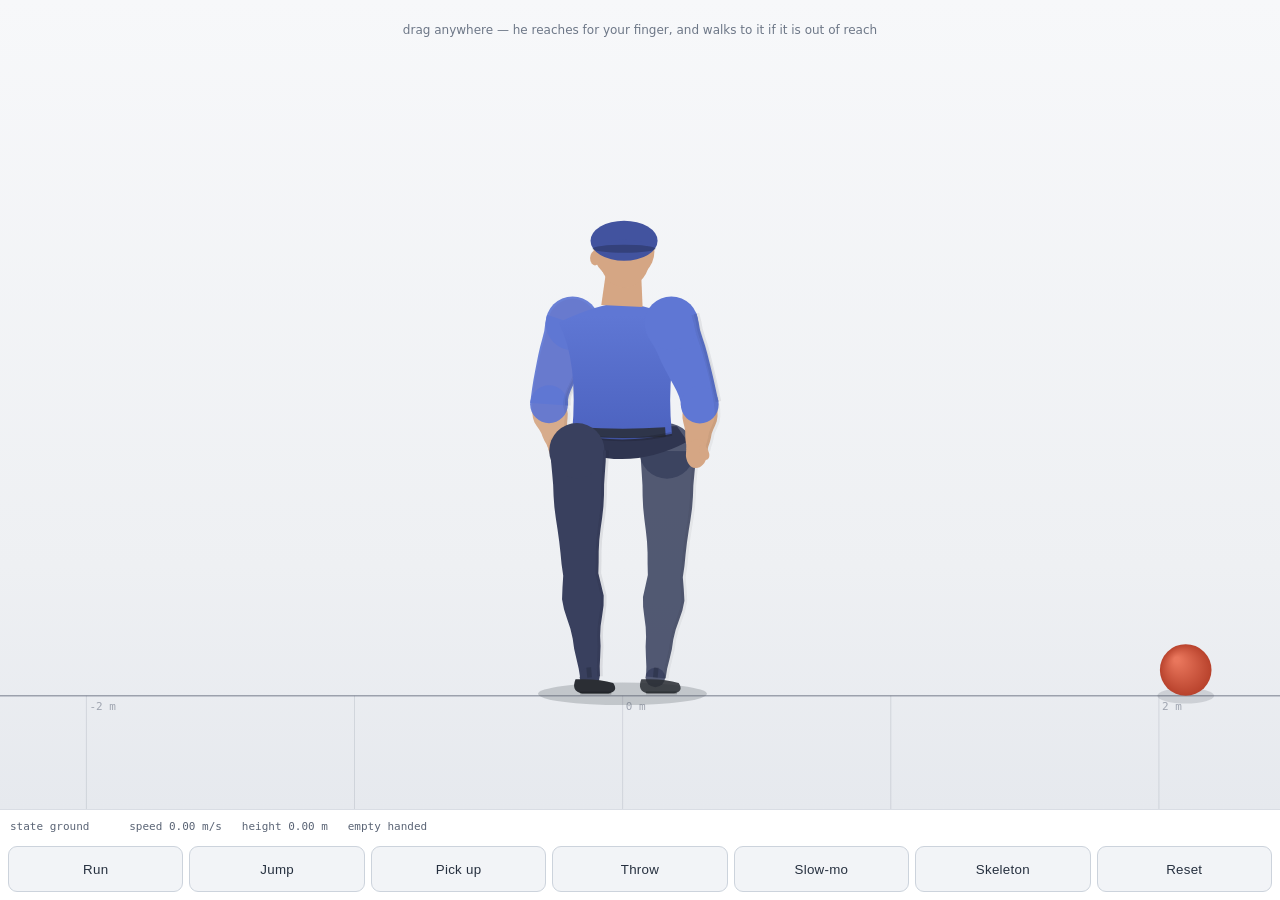
==== clock/lab/index.html @ 2f1e665f "Add the body lab: a touch sandbox with real locomotion physics The clock's figure only ever stands a" ====
<!doctype html>
<html lang="en">
<head>
<meta charset="utf-8" />
<meta name="viewport" content="width=device-width, initial-scale=1, viewport-fit=cover, user-scalable=no" />
<title>Body Lab</title>
<meta name="description" content="Touch sandbox for the clock painter's rig: walk, run, jump, pick up and throw, with the balance model exposed." />
<meta name="theme-color" content="#eef0f3" />
<style>
  html, body { height: 100%; margin: 0; background: #eef0f3; color: #1c2029;
    font: 400 14px/1.4 ui-sans-serif, system-ui, -apple-system, "Segoe UI", sans-serif;
    overscroll-behavior: none; -webkit-user-select: none; user-select: none; }
  body { display: flex; flex-direction: column; }
  #stage { display: block; flex: 1 1 auto; touch-action: none; cursor: crosshair; }
  #bar { flex: 0 0 auto; display: flex; flex-wrap: wrap; gap: 6px; padding: 8px 8px calc(8px + env(safe-area-inset-bottom, 0px));
    background: #fff; border-top: 1px solid #d9dde4; align-items: center; }
  button { flex: 1 1 0; min-width: 74px; min-height: 46px; padding: 0 10px; font: 600 13px/1 inherit;
    letter-spacing: 0.02em; color: #26303f; background: #f2f4f7; border: 1px solid #ccd3dc;
    border-radius: 9px; cursor: pointer; -webkit-tap-highlight-color: transparent; }
  button:active { background: #e3e8ef; transform: translateY(1px); }
  button.on { background: #2f6df0; border-color: #2559c9; color: #fff; }
  #hud { flex: 1 0 100%; order: -1; padding: 2px 2px 6px; color: #5a6475;
    font: 400 11px/1.3 ui-monospace, Menlo, monospace; white-space: pre; overflow-x: auto; }
  #tip { position: absolute; top: calc(10px + env(safe-area-inset-top, 0px)); left: 0; right: 0; text-align: center;
    color: #6d7787; font-size: 12px; pointer-events: none; }
</style>
</head>
<body>
  <canvas id="stage"></canvas>
  <p id="tip">drag anywhere — he reaches for your finger, and walks to it if it is out of reach</p>
  <div id="bar">
    <div id="hud">state —</div>
    <button id="run" type="button">Run</button>
    <button id="jump" type="button">Jump</button>
    <button id="grab" type="button">Pick up</button>
    <button id="throw" type="button">Throw</button>
    <button id="slow" type="button">Slow-mo</button>
    <button id="skel" type="button">Skeleton</button>
    <button id="reset" type="button">Reset</button>
  </div>
  <script src="../js/util.js"></script>
  <script src="body.js"></script>
  <script src="render.js"></script>
  <script src="lab.js"></script>
</body>
</html>
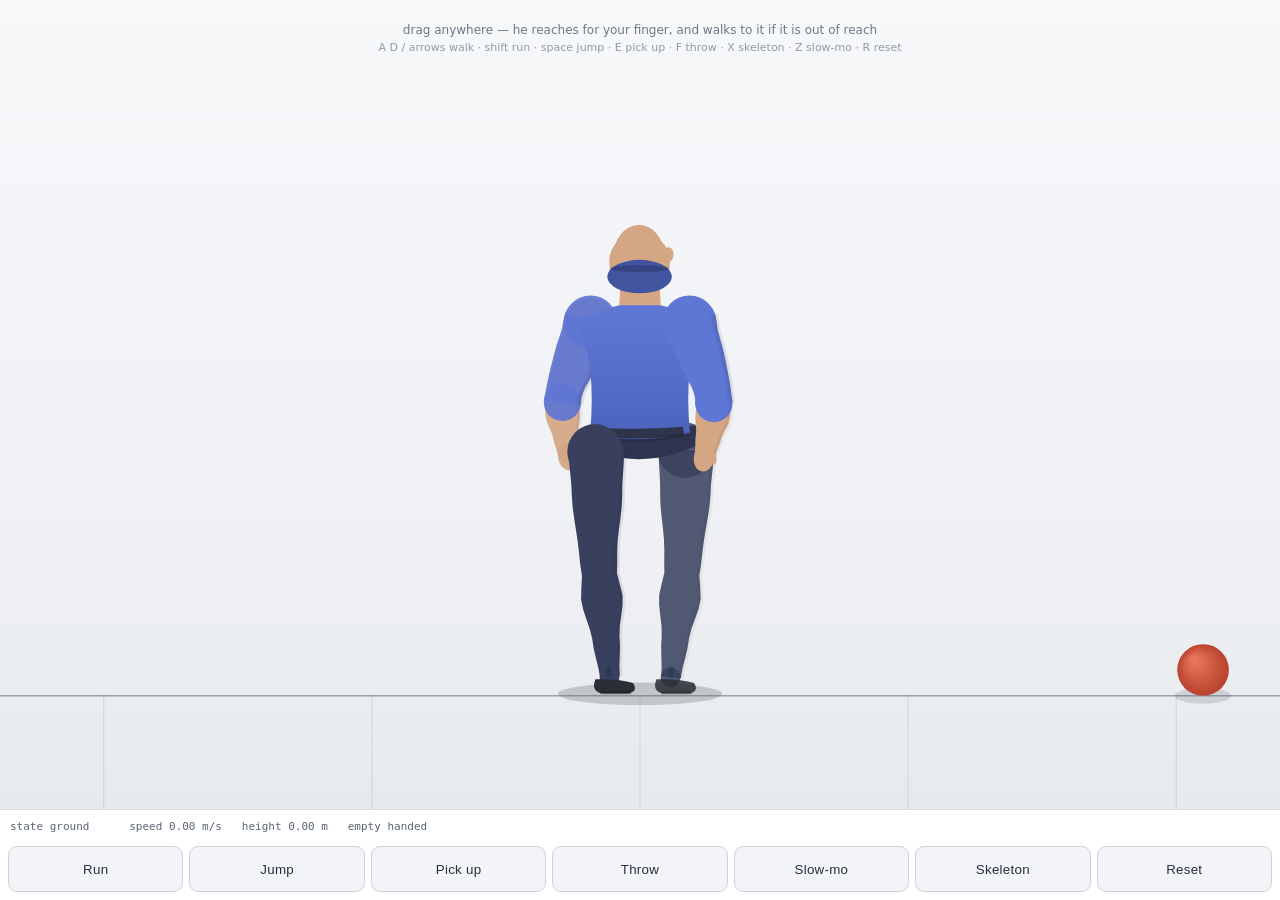
==== commit b32175a0: "Merge the three bodies into one module, and give it a skin There were three copies of the skeleton —" ====
--- a/clock/lab/index.html
+++ b/clock/lab/index.html
@@ -21,13 +21,15 @@
   button.on { background: #2f6df0; border-color: #2559c9; color: #fff; }
   #hud { flex: 1 0 100%; order: -1; padding: 2px 2px 6px; color: #5a6475;
     font: 400 11px/1.3 ui-monospace, Menlo, monospace; white-space: pre; overflow-x: auto; }
+  .keys { opacity: 0.72; font-size: 11px; }
   #tip { position: absolute; top: calc(10px + env(safe-area-inset-top, 0px)); left: 0; right: 0; text-align: center;
     color: #6d7787; font-size: 12px; pointer-events: none; }
 </style>
 </head>
 <body>
   <canvas id="stage"></canvas>
-  <p id="tip">drag anywhere — he reaches for your finger, and walks to it if it is out of reach</p>
+  <p id="tip">drag anywhere — he reaches for your finger, and walks to it if it is out of reach<br>
+    <span class="keys">A D / arrows walk · shift run · space jump · E pick up · F throw · X skeleton · Z slow-mo · R reset</span></p>
   <div id="bar">
     <div id="hud">state —</div>
     <button id="run" type="button">Run</button>
@@ -39,8 +41,9 @@
     <button id="reset" type="button">Reset</button>
   </div>
   <script src="../js/util.js"></script>
-  <script src="body.js"></script>
-  <script src="render.js"></script>
+  <script src="../js/rig.js"></script>
+  <script src="../js/draw2d.js"></script>
+  <script src="../js/figure.js"></script>
   <script src="lab.js"></script>
 </body>
 </html>
